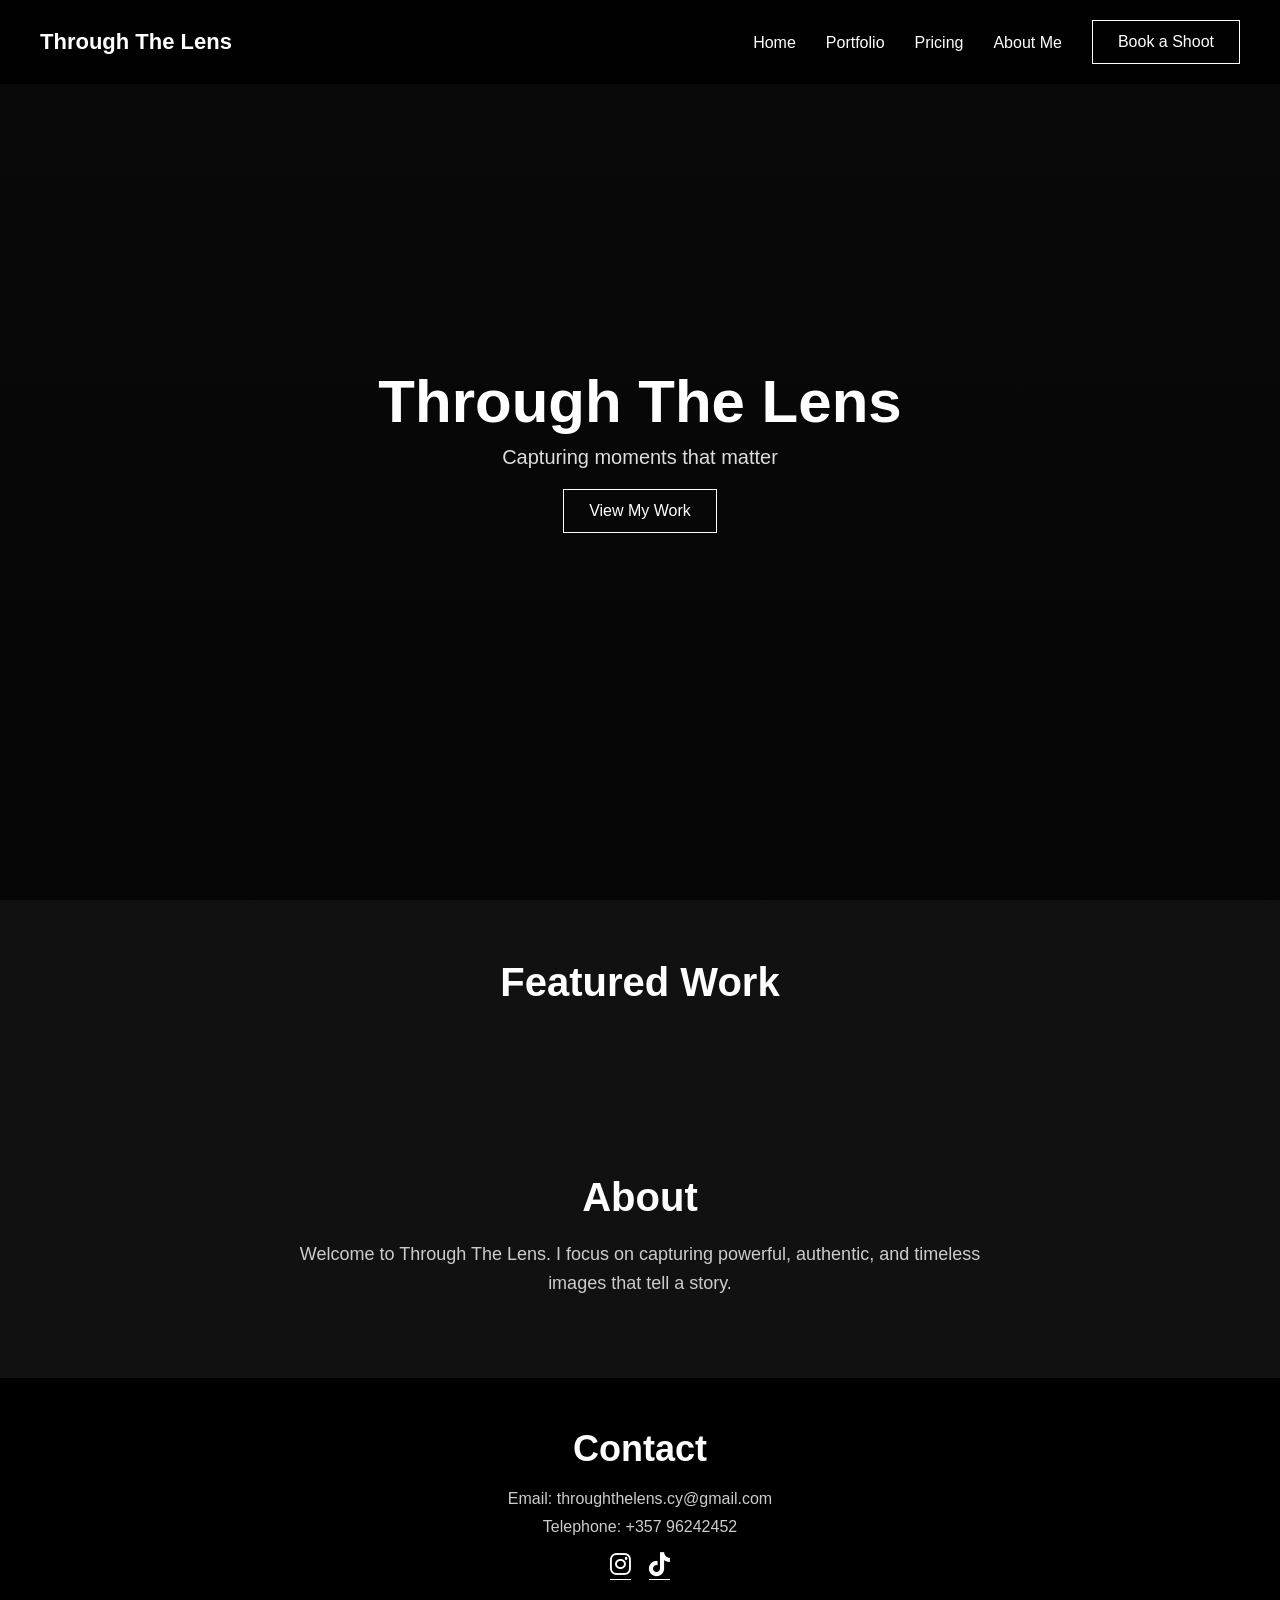
==== index.html @ ca262a56 "Add files via upload" ====
<!DOCTYPE html>
<html lang="en">
<head>
  <meta charset="UTF-8">
  <meta name="viewport" content="width=device-width, initial-scale=1.0">
  <title>Through The Lens</title>
  <link rel="stylesheet" href="style.css">
  <link rel="stylesheet" href="https://cdnjs.cloudflare.com/ajax/libs/font-awesome/6.5.0/css/all.min.css">
</head>
<body>

  <nav class="navbar">
    <div class="logo">Through The Lens</div>
    <ul class="nav-links">
      <li><a href="index.html">Home</a></li>
      <li class="dropdown">
        <a href="#">Portfolio</a>
        <ul class="dropdown-menu">
          <li><a href="portraits.html">Portraits</a></li>
          <li><a href="nature.html">Nature</a></li>
          <li><a href="events.html">Events</a></li>
          <li><a href="architecture.html">Architecture</a></li>
          <li><a href="lifestyle.html">Lifestyle</a></li>
          <li><a href="creative.html">Creative</a></li>
          <li><a href="automotive.html">Automotive</a></li>
        </ul>
      </li>
      <li><a href="pricing.html">Pricing</a></li>
      <li><a href="about.html">About Me</a></li>
      <li><a href="booking.html" class="btn">Book a Shoot</a></li>
    </ul>
  </nav>

  <header class="hero">
    <div class="overlay">
      <h1>Through The Lens</h1>
      <p>Capturing moments that matter</p>
      <a href="#main-gallery" class="btn">View My Work</a>
    </div>
  </header>

  <section id="main-gallery" class="gallery-section">
    <h2>Featured Work</h2>
    <div class="gallery" id="featured-gallery"></div>
  </section>

  <section class="about">
    <h2>About</h2>
    <p>
      Welcome to Through The Lens. I focus on capturing powerful, authentic,
      and timeless images that tell a story.
    </p>
  </section>

<section id="contact" class="contact">
  <h2>Contact</h2>

  <p>Email: throughthelens.cy@gmail.com</p>
  <p>Telephone: +357 96242452</p>

    <div class="social-icons">
    <a href="https://www.instagram.com/_through_the_lens_cy" target="_blank" aria-label="Instagram">
      <i class="fa-brands fa-instagram"></i>
    </a>

    <a href="https://www.tiktok.com/" target="_blank" aria-label="TikTok">
      <i class="fa-brands fa-tiktok"></i>
    </a>
  </div>
  
</section>

<div class="lightbox" id="lightbox">
  <div class="lightbox-content">
    <span class="lightbox-close">&times;</span>
    <img id="lightbox-img" src="" alt="Preview">
    <div class="lightbox-watermark wm-top">Through The Lens</div>
    <div class="lightbox-watermark wm-center">Through The Lens</div>
    <div class="lightbox-watermark wm-bottom">Through The Lens</div>
  </div>
</div>

  <script src="script.js"></script>
</body>
</html>
---- style.css ----
/* =========================
   RESET / GLOBAL
========================= */
* {
  margin: 0;
  padding: 0;
  box-sizing: border-box;
}

html, body {
  background-color: #111;
  color: white;
  font-family: Arial, sans-serif;
  scroll-behavior: smooth;
}

.social-icons {
  display: flex;
  justify-content: center;
  gap: 18px;
  margin: 15px 0;
}

.social-icons a {
  color: white;
  font-size: 24px;
  transition: 0.3s;
}

.social-icons a:hover {
  color: #aaa;
  transform: scale(1.1);
}
/* =========================
   ADMIN
========================= */
.gallery img {
  opacity: 0;
}
.gallery img.show {
  opacity: 1;
}
#admin-gallery {
  margin-top: 40px;
  gap: 20px;
}

/* =========================
   NAVBAR
========================= */
.navbar {
  position: fixed;
  top: 0;
  width: 100%;
  background: rgba(0, 0, 0, 0.85);
  display: flex;
  justify-content: space-between;
  align-items: center;
  padding: 20px 40px;
  z-index: 1000;
}

.logo {
  font-size: 22px;
  font-weight: bold;
}

.nav-links {
  list-style: none;
  display: flex;
  gap: 30px;
}

.nav-links li {
  position: relative;
}

.nav-links a {
  color: white;
  text-decoration: none;
}

.nav-links > li > a:not(.btn) {
  position: relative;
  top: 14px;
}

.dropdown-menu {
  display: none;
  position: absolute;
  top: 100%;
  left: 0;
  background: #000;
  list-style: none;
  min-width: 170px;
  padding: 10px 0;
  border-radius: 6px;
}

.dropdown-menu li {
  padding: 10px 20px;
}

.dropdown-menu li a {
  color: white;
}

.dropdown:hover .dropdown-menu {
  display: block;
}


/* =========================
   HERO
========================= */
.hero {
  height: 100vh;
  background:
    linear-gradient(rgba(0,0,0,0.45), rgba(0,0,0,0.7)),
    url("images/hero.jpg") center/cover no-repeat;
  display: flex;
  justify-content: center;
  align-items: center;
  text-align: center;
  padding: 20px;
}

.overlay h1 {
  font-size: 60px;
  margin-bottom: 10px;
}

.overlay p {
  margin: 10px 0 20px;
  color: #ddd;
  font-size: 20px;
}


/* =========================
   BUTTON
========================= */
.btn {
  display: inline-block;
  padding: 12px 25px;
  border: 1px solid white;
  color: white;
  text-decoration: none;
  transition: 0.3s;
}

.btn:hover {
  background: white;
  color: black;
}


/* =========================
   PAGE HEADER
========================= */
.page-header {
  padding-top: 140px;
  padding-bottom: 30px;
  text-align: center;
  background-color: #111;
}

.page-header h1 {
  color: white;
}


/* =========================
   GALLERY
========================= */
.gallery-section {
  padding: 60px 20px;
  text-align: center;
  background-color: #111;
}

.gallery-section h2 {
  margin-bottom: 30px;
  color: white;
  font-size: 40px;
}

.gallery {
  display: grid;
  grid-template-columns: repeat(auto-fit, minmax(300px, 1fr));
  gap: 15px;
  justify-items: center;
}

.gallery img {
  width: 100%;
  max-width: 600px;
  height: auto;
  min-height: 600px;
  object-fit: cover;
  border-radius: 10px;
  opacity: 0;
  transition: transform 0.3s, opacity 0.8s ease;
}

.gallery img.show {
  opacity: 1;
}

.gallery img:hover {
  transform: scale(1.03);
}


/* =========================
   ABOUT (HOME PAGE)
========================= */
.about {
  text-align: center;
  padding: 80px 20px;
  background-color: #111;
}

.about h2 {
  color: white;
  margin-bottom: 20px;
  font-size: 40px;
}

.about p {
  max-width: 700px;
  margin: auto;
  color: #ccc;
  font-size: 18px;
  line-height: 1.6;
}


/* =========================
   CONTACT
========================= */
.contact {
  text-align: center;
  padding: 50px 20px;
  background: #000;
}

.contact h2 {
  color: white;
  margin-bottom: 20px;
  font-size: 36px;
}

.contact p {
  color: #ccc;
  margin-bottom: 10px;
}

.contact a {
  color: white;
  text-decoration: none;
  border-bottom: 1px solid white;
}

.contact a:hover {
  color: #aaa;
}


/* =========================
   LIGHTBOX
========================= */
.lightbox {
  position: fixed;
  top: 0;
  left: 0;
  width: 100%;
  height: 100%;
  background: rgba(0,0,0,0.92);
  display: none;
  justify-content: center;
  align-items: center;
  z-index: 2000;
  opacity: 0;
  transition: opacity 0.3s ease;
}

.lightbox.show {
  display: flex;
  opacity: 1;
}

.lightbox-content {
  position: relative;
  max-width: 90%;
  max-height: 90%;
}

.lightbox img {
  max-width: 100%;
  max-height: 85vh;
  border-radius: 10px;
  box-shadow: 0 0 30px black;
  display: block;
}

.lightbox-watermark {
  position: absolute;
  top: 50%;
  left: 50%;
  transform: translate(-50%, -50%) rotate(-35deg);
  font-size: 90px;
  font-weight: bold;
  letter-spacing: 6px;
  color: rgba(255, 255, 255, 0.3);
  width: 200%;
  text-align: center;
  pointer-events: none;
  user-select: none;
}

.wm-top {
  top: 20%;
}

.wm-center {
  top: 50%;
  transform: translate(-50%, -50%) rotate(-35deg);
}

.wm-bottom {
  top: 80%;
}

.lightbox-close {
  position: absolute;
  top: -40px;
  right: 0;
  font-size: 28px;
  color: white;
  cursor: pointer;
}


/* =========================
   BOOKING
========================= */
.booking-section {
  padding: 140px 20px 60px;
  max-width: 800px;
  margin: 0 auto;
  background-color: #111;
}

.booking-section h1 {
  text-align: center;
  margin-bottom: 15px;
  color: white;
}

.booking-section p {
  text-align: center;
  color: #ccc;
  margin-bottom: 30px;
}

.booking-form {
  display: grid;
  gap: 18px;
}

.booking-form label {
  display: block;
  margin-bottom: 6px;
  font-size: 14px;
  color: #ccc;
}

.booking-form input,
.booking-form select,
.booking-form textarea {
  width: 100%;
  padding: 14px;
  background: #1b1b1b;
  border: 1px solid #333;
  color: white;
  border-radius: 8px;
  font-size: 15px;
}

.booking-form textarea {
  min-height: 140px;
  resize: vertical;
}

.booking-form button {
  padding: 14px 20px;
  border: 1px solid white;
  background: transparent;
  color: white;
  cursor: pointer;
  transition: 0.3s;
  border-radius: 8px;
}

.booking-form button:hover {
  background: white;
  color: black;
}

.hint {
  display: block;
  margin-top: 5px;
  color: #888;
  font-size: 13px;
}

/* =========================
   PRICING
========================= */
.pricing-section {
  padding: 40px 20px 60px;
  text-align: center;
  max-width: 1100px;
  margin: 0 auto;
}

.badge {
  background: rgba(255, 255, 255, 0.131);
  color: black;
  font-size: 12px;
  padding: 4px 10px;
  border-radius: 20px;
  margin-bottom: 10px;
  display: inline-block;
}

.pricing-intro,
.pricing-note {
  max-width: 750px;
  margin: 0 auto 35px;
  color: #ccc;
  line-height: 1.7;
  font-size: 17px;
}

.pricing-grid,
.prints-grid {
  display: grid;
  grid-template-columns: repeat(auto-fit, minmax(260px, 1fr));
  gap: 25px;
  margin-top: 30px;
}

.pricing-card:hover {
  transform: translateY(-12px) scale(1.03);
  box-shadow: 0 25px 50px rgba(255, 255, 255, 0.12);
  border-color: white;
}

.pricing-card:hover button {
  background: white;
  color: black;
}

.pricing-card.featured {
  border: 2px solid white;
  transform: scale(1.05);
}
.pricing-card {
  background: #1b1b1b;
  border: 1px solid #333;
  border-radius: 12px;
  padding: 30px 25px;
  text-align: center;
  
  transition: transform 0.35s cubic-bezier(0.22, 1, 0.36, 1),
              box-shadow 0.35s cubic-bezier(0.22, 1, 0.36, 1),
              border-color 0.25s ease;
  will-change: transform;
}

.pricing-card h2,
.pricing-card h3 {
  margin-bottom: 15px;
}

.pricing-card p {
  color: #ccc;
  margin-bottom: 10px;
  line-height: 1.6;
}

.pricing-card h3 {
  color: white;
  font-size: 28px;
  margin-top: 20px;
}

.featured {
  border: 1px solid white;
  transform: scale(1.03);
}

.extras-section,
.prints-section {
  padding: 20px 20px 50px;
  max-width: 1100px;
  margin: 0 auto;
  text-align: center;
}

.extras-section h2,
.prints-section h2 {
  margin-bottom: 20px;
  font-size: 32px;
}

.extras-list p {
  color: #ccc;
  margin-bottom: 15px;
  line-height: 1;
}

.whitewall-link {
  color: white;
  text-decoration: underline;
  border-bottom: 1px solid white;
  text-underline-offset: 3px; /* spacing */
  text-decoration-thickness: 1px;
  transition: 0.3s;
}

.whitewall-link:hover {
  color: #5eff00;
  border-bottom: 1px solid #ccc;
}

.note {
  margin-top: 20px;
  margin-bottom: 5px;
  color: #aaa;
  font-size: 14px;
  line-height: 1.6;
}

/* =========================
   ABOUT PAGE
========================= */
.about-page {
  padding: 80px 20px;
  max-width: 800px;
  margin: 0 auto;
  text-align: center;
}

.about-content p {
  color: #ccc;
  font-size: 18px;
  line-height: 1.7;
  margin-bottom: 20px;
}

.about-hero {
  height: 60vh;
  background:
    linear-gradient(to bottom, rgba(0,0,0,0.3), rgba(0,0,0,0.85)),
    url("images/hero2.jpg") center/cover no-repeat;
}

.about-hero-overlay h1 {
  font-size: 56px;
  color: white;
}
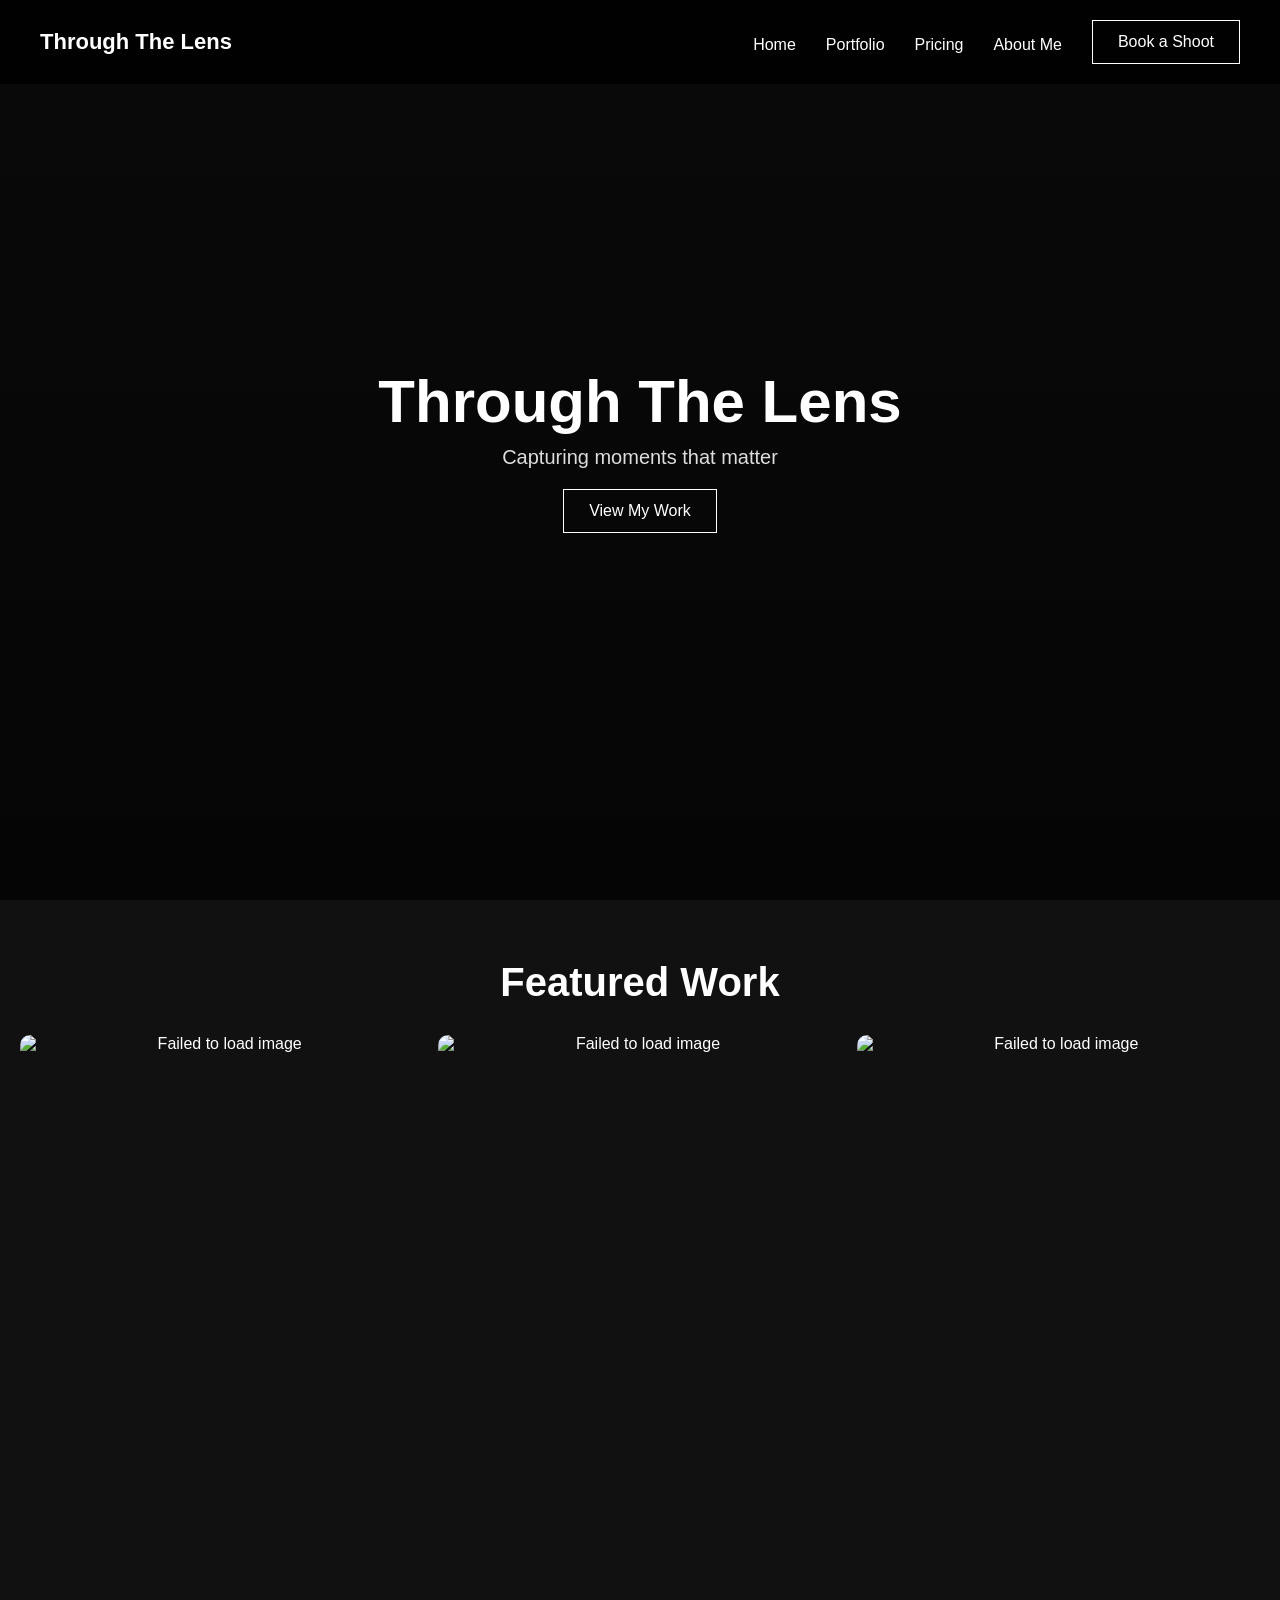
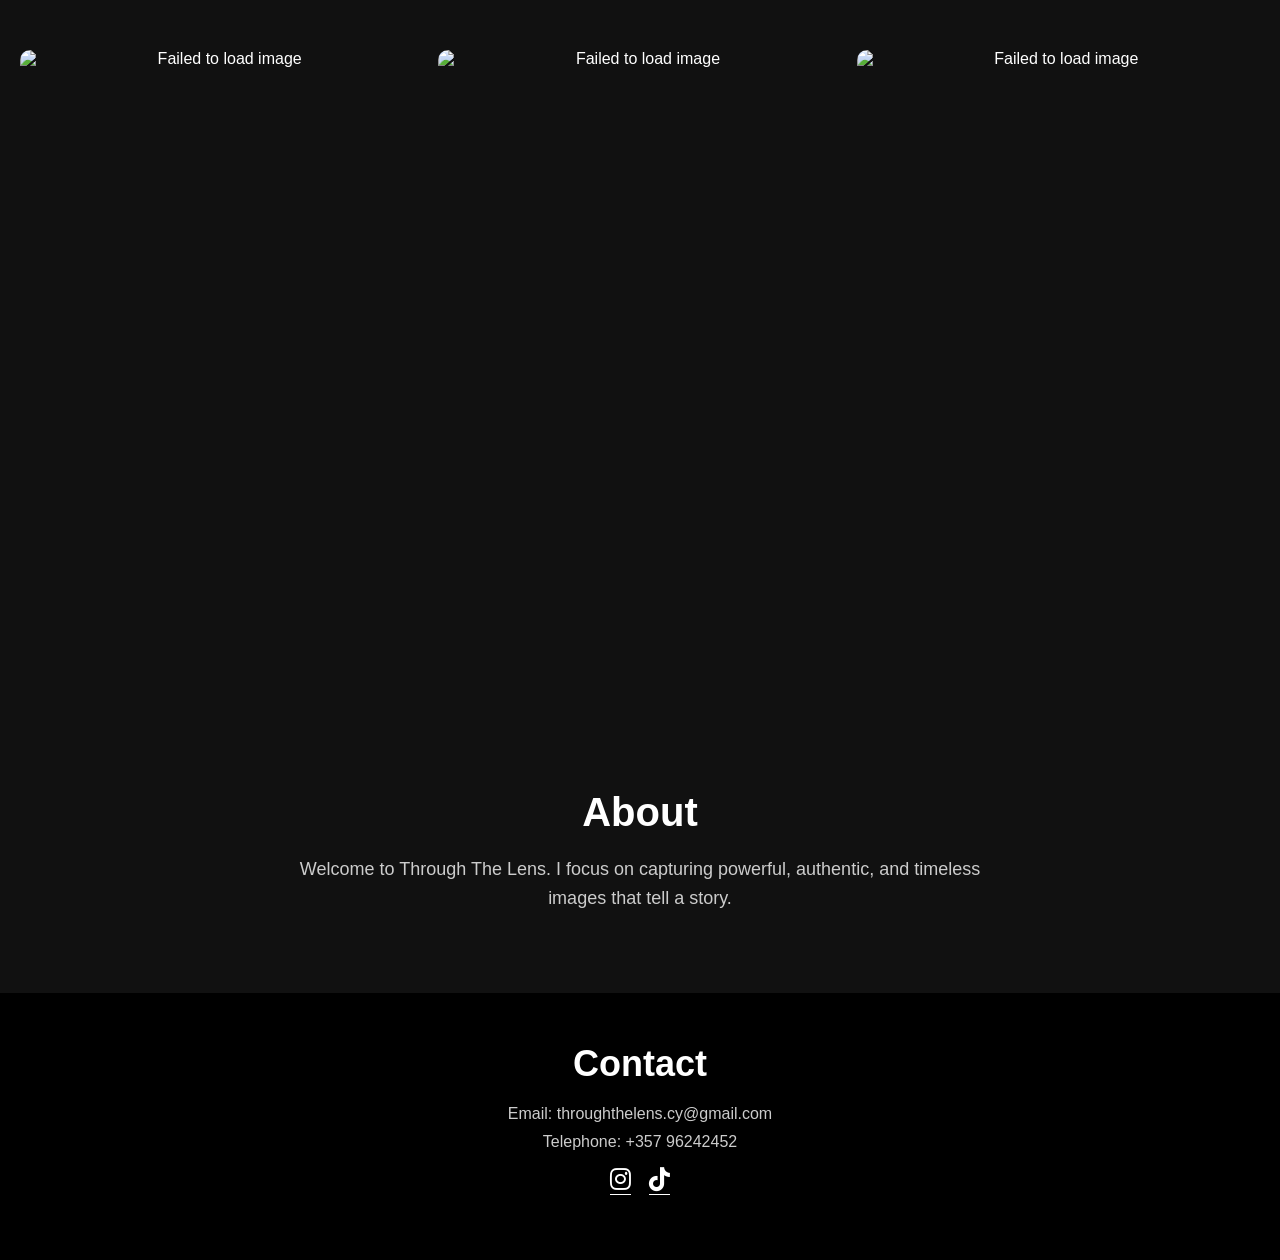
==== commit 8e318d66: "Update index.html" ====
--- a/index.html
+++ b/index.html
@@ -52,8 +52,8 @@
     </p>
   </section>
 
-<section id="contact" class="contact">
-  <h2>Contact</h2>
+<section class="contact">
+    <h2>Contact</h2>
 
   <p>Email: throughthelens.cy@gmail.com</p>
   <p>Telephone: +357 96242452</p>
@@ -63,23 +63,20 @@
       <i class="fa-brands fa-instagram"></i>
     </a>
 
-    <a href="https://www.tiktok.com/" target="_blank" aria-label="TikTok">
+    <a href="https://www.tiktok.com/@throughthelens73?_r=1&_t=ZN-953phFTM7EM" target="_blank" aria-label="TikTok">
       <i class="fa-brands fa-tiktok"></i>
     </a>
   </div>
   
-</section>
-
-<div class="lightbox" id="lightbox">
-  <div class="lightbox-content">
-    <span class="lightbox-close">&times;</span>
-    <img id="lightbox-img" src="" alt="Preview">
-    <div class="lightbox-watermark wm-top">Through The Lens</div>
-    <div class="lightbox-watermark wm-center">Through The Lens</div>
-    <div class="lightbox-watermark wm-bottom">Through The Lens</div>
+  </section>
+    <div class="lightbox" id="lightbox">
+    <div class="lightbox-content">
+      <span class="lightbox-close">&times;</span>
+      <img id="lightbox-img" src="" alt="Preview">
+      <div class="lightbox-watermark">Through The Lens</div>
+    </div>
   </div>
-</div>
 
   <script src="script.js"></script>
 </body>
-</html>+</html>
--- a/style.css
+++ b/style.css
@@ -31,15 +31,18 @@
   color: #aaa;
   transform: scale(1.1);
 }
+
 /* =========================
    ADMIN
 ========================= */
 .gallery img {
   opacity: 0;
 }
+
 .gallery img.show {
   opacity: 1;
 }
+
 #admin-gallery {
   margin-top: 40px;
   gap: 20px;
@@ -69,6 +72,7 @@
   list-style: none;
   display: flex;
   gap: 30px;
+  align-items: center;
 }
 
 .nav-links li {
@@ -82,7 +86,7 @@
 
 .nav-links > li > a:not(.btn) {
   position: relative;
-  top: 14px;
+  top: 3px;
 }
 
 .dropdown-menu {
@@ -109,14 +113,13 @@
   display: block;
 }
 
-
 /* =========================
    HERO
 ========================= */
 .hero {
   height: 100vh;
   background:
-    linear-gradient(rgba(0,0,0,0.45), rgba(0,0,0,0.7)),
+    linear-gradient(rgba(0, 0, 0, 0.45), rgba(0, 0, 0, 0.7)),
     url("images/hero.jpg") center/cover no-repeat;
   display: flex;
   justify-content: center;
@@ -136,7 +139,6 @@
   font-size: 20px;
 }
 
-
 /* =========================
    BUTTON
 ========================= */
@@ -154,7 +156,6 @@
   color: black;
 }
 
-
 /* =========================
    PAGE HEADER
 ========================= */
@@ -168,7 +169,6 @@
 .page-header h1 {
   color: white;
 }
-
 
 /* =========================
    GALLERY
@@ -211,7 +211,6 @@
   transform: scale(1.03);
 }
 
-
 /* =========================
    ABOUT (HOME PAGE)
 ========================= */
@@ -235,7 +234,6 @@
   line-height: 1.6;
 }
 
-
 /* =========================
    CONTACT
 ========================= */
@@ -265,7 +263,6 @@
 .contact a:hover {
   color: #aaa;
 }
-
 
 /* =========================
    LIGHTBOX
@@ -276,7 +273,7 @@
   left: 0;
   width: 100%;
   height: 100%;
-  background: rgba(0,0,0,0.92);
+  background: rgba(0, 0, 0, 0.92);
   display: none;
   justify-content: center;
   align-items: center;
@@ -341,7 +338,6 @@
   cursor: pointer;
 }
 
-
 /* =========================
    BOOKING
 ========================= */
@@ -452,32 +448,33 @@
   margin-top: 30px;
 }
 
-.pricing-card:hover {
-  transform: translateY(-12px) scale(1.03);
-  box-shadow: 0 25px 50px rgba(255, 255, 255, 0.12);
-  border-color: white;
-}
-
-.pricing-card:hover button {
-  background: white;
-  color: black;
-}
-
-.pricing-card.featured {
-  border: 2px solid white;
-  transform: scale(1.05);
-}
 .pricing-card {
   background: #1b1b1b;
   border: 1px solid #333;
   border-radius: 12px;
   padding: 30px 25px;
   text-align: center;
-  
-  transition: transform 0.35s cubic-bezier(0.22, 1, 0.36, 1),
-              box-shadow 0.35s cubic-bezier(0.22, 1, 0.36, 1),
-              border-color 0.25s ease;
+  transition:
+    transform 0.35s cubic-bezier(0.22, 1, 0.36, 1),
+    box-shadow 0.35s cubic-bezier(0.22, 1, 0.36, 1),
+    border-color 0.25s ease;
   will-change: transform;
+}
+
+.pricing-card:hover {
+  transform: translateY(-12px) scale(1.03);
+  box-shadow: 0 25px 50px rgba(255, 255, 255, 0.12);
+  border-color: white;
+}
+
+.pricing-card:hover button {
+  background: white;
+  color: black;
+}
+
+.pricing-card.featured {
+  border: 2px solid white;
+  transform: scale(1.05);
 }
 
 .pricing-card h2,
@@ -526,7 +523,7 @@
   color: white;
   text-decoration: underline;
   border-bottom: 1px solid white;
-  text-underline-offset: 3px; /* spacing */
+  text-underline-offset: 3px;
   text-decoration-thickness: 1px;
   transition: 0.3s;
 }
@@ -564,11 +561,118 @@
 .about-hero {
   height: 60vh;
   background:
-    linear-gradient(to bottom, rgba(0,0,0,0.3), rgba(0,0,0,0.85)),
+    linear-gradient(to bottom, rgba(0, 0, 0, 0.3), rgba(0, 0, 0, 0.85)),
     url("images/hero2.jpg") center/cover no-repeat;
 }
 
 .about-hero-overlay h1 {
   font-size: 56px;
   color: white;
-}+}
+
+/* =========================
+   MOBILE
+========================= */
+@media (max-width: 768px) {
+  .navbar {
+    padding: 12px 16px;
+    display: flex;
+    flex-direction: column;
+    justify-content: center;
+    align-items: center;
+    gap: 12px;
+  }
+
+  .logo {
+    font-size: 18px;
+    line-height: 1.2;
+    text-align: center;
+    white-space: normal;
+  }
+
+  .nav-links {
+    display: flex;
+    flex-wrap: wrap;
+    justify-content: center;
+    align-items: center;
+    gap: 10px 16px;
+    width: 100%;
+    margin: 0;
+    padding: 0;
+  }
+
+  .nav-links li {
+    position: static;
+  }
+
+  .nav-links a {
+    font-size: 14px;
+    position: static !important;
+    top: auto !important;
+  }
+
+  .nav-links > li > a:not(.btn) {
+    position: static !important;
+    top: auto !important;
+  }
+
+  .dropdown-menu {
+    position: static;
+    display: none;
+    min-width: unset;
+    width: 100%;
+    margin-top: 8px;
+  }
+
+  .btn {
+    padding: 10px 14px;
+    font-size: 14px;
+  }
+
+  .page-header {
+    padding-top: 170px;
+  }
+
+  .hero {
+    height: 85vh;
+    padding: 20px;
+  }
+
+  .overlay h1 {
+    font-size: 42px;
+    line-height: 1.1;
+  }
+
+  .overlay p {
+    font-size: 16px;
+  }
+
+  .gallery {
+    grid-template-columns: 1fr;
+  }
+
+  .gallery img {
+    max-width: 100%;
+    min-height: auto;
+  }
+
+  .about h2,
+  .gallery-section h2,
+  .contact h2,
+  .extras-section h2,
+  .prints-section h2 {
+    font-size: 30px;
+  }
+
+  .about p,
+  .about-content p,
+  .pricing-intro,
+  .pricing-note {
+    font-size: 16px;
+  }
+
+  .pricing-card.featured,
+  .featured {
+    transform: none;
+  }
+}
